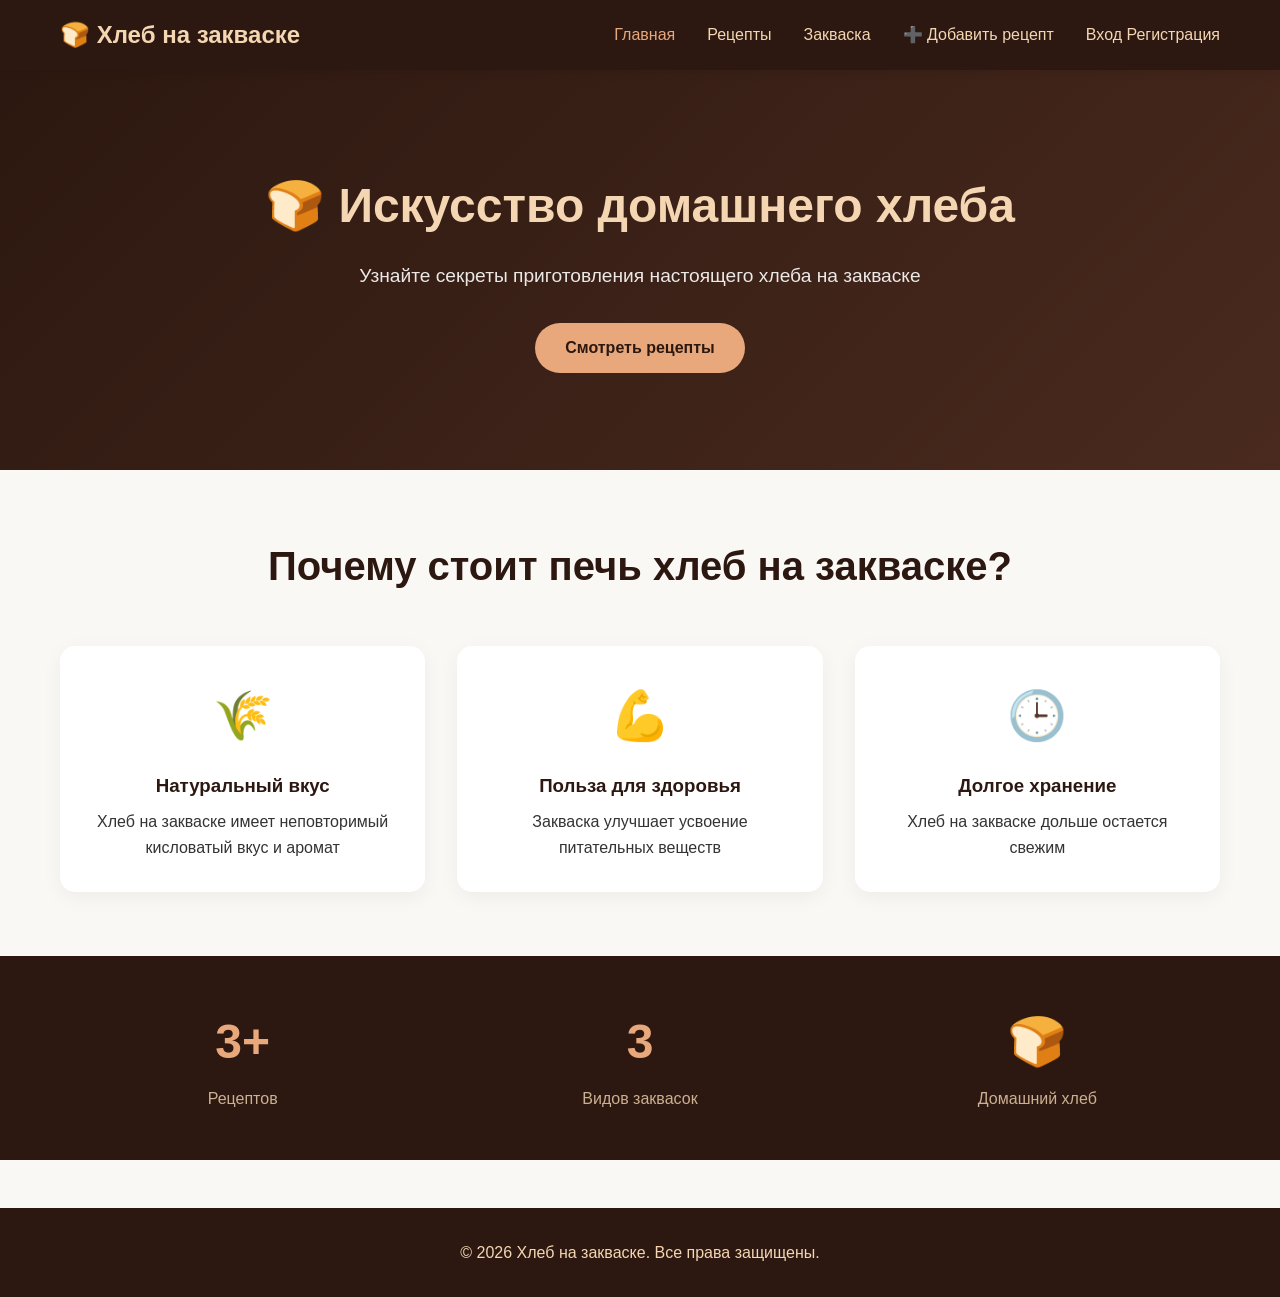
==== frontend/index.html @ c65954c7 "feat:Проект" ====
<!DOCTYPE html>
<html lang="ru">
<head>
    <meta charset="UTF-8">
    <meta name="viewport" content="width=device-width, initial-scale=1.0">
    <title>Хлеб на закваске - Главная</title>
    <link rel="stylesheet" href="css/style.css">
</head>
<body>
    <nav class="navbar">
        <div class="container">
            <a href="/" class="logo">🍞 Хлеб на закваске</a>
            <ul class="nav-links">
                <li><a href="/" class="active">Главная</a></li>
                <li><a href="/recipes.html">Рецепты</a></li>
                <li><a href="/starter.html">Закваска</a></li>
                <li><a href="/add-recipe.html">➕ Добавить рецепт</a></li>
                <li class="auth-links">
                    <a href="/login.html" id="loginLink">Вход</a>
                    <a href="/register.html" id="registerLink">Регистрация</a>
                </li>
            </ul>
        </div>
    </nav>

    <section class="hero">
        <div class="container">
            <h1>🍞 Искусство домашнего хлеба</h1>
            <p>Узнайте секреты приготовления настоящего хлеба на закваске</p>
            <a href="/recipes.html" class="btn btn-primary">Смотреть рецепты</a>
        </div>
    </section>

    <section class="features">
        <div class="container">
            <h2>Почему стоит печь хлеб на закваске?</h2>
            <div class="features-grid">
                <div class="feature-card">
                    <div class="feature-icon">🌾</div>
                    <h3>Натуральный вкус</h3>
                    <p>Хлеб на закваске имеет неповторимый кисловатый вкус и аромат</p>
                </div>
                <div class="feature-card">
                    <div class="feature-icon">💪</div>
                    <h3>Польза для здоровья</h3>
                    <p>Закваска улучшает усвоение питательных веществ</p>
                </div>
                <div class="feature-card">
                    <div class="feature-icon">🕒</div>
                    <h3>Долгое хранение</h3>
                    <p>Хлеб на закваске дольше остается свежим</p>
                </div>
            </div>
        </div>
    </section>

    <!-- Статистика -->
    <section class="stats">
        <div class="container">
            <div class="stats-grid">
                <div class="stat-item">
                    <span class="stat-number" id="recipeCount">0</span>
                    <span class="stat-label">Рецептов</span>
                </div>
                <div class="stat-item">
                    <span class="stat-number" id="starterCount">0</span>
                    <span class="stat-label">Видов заквасок</span>
                </div>
                <div class="stat-item">
                    <span class="stat-number">🍞</span>
                    <span class="stat-label">Домашний хлеб</span>
                </div>
            </div>
        </div>
    </section>

    <footer>
        <div class="container">
            <p>&copy; 2026 Хлеб на закваске. Все права защищены.</p>
        </div>
    </footer>

    <script src="js/main.js"></script>
</body>
</html>
---- frontend/css/style.css ----
* {
    margin: 0;
    padding: 0;
    box-sizing: border-box;
}

body {
    font-family: 'Segoe UI', Tahoma, Geneva, Verdana, sans-serif;
    line-height: 1.6;
    color: #333;
    background: #faf8f5;
}

.container {
    max-width: 1200px;
    margin: 0 auto;
    padding: 0 20px;
}

/* Navbar */
.navbar {
    background: #2c1810;
    color: #fff;
    padding: 1rem 0;
    position: sticky;
    top: 0;
    z-index: 1000;
    box-shadow: 0 2px 10px rgba(0,0,0,0.1);
}

.navbar .container {
    display: flex;
    justify-content: space-between;
    align-items: center;
}

.logo {
    font-size: 1.5rem;
    font-weight: bold;
    color: #f5d6b3;
    text-decoration: none;
}

.nav-links {
    display: flex;
    list-style: none;
    gap: 2rem;
}

.nav-links a {
    color: #f5d6b3;
    text-decoration: none;
    transition: color 0.3s;
    font-weight: 500;
}

.nav-links a:hover,
.nav-links a.active {
    color: #e8a87c;
}

/* Hero Section */
.hero {
    background: linear-gradient(135deg, #2c1810 0%, #4a2a1e 100%);
    color: white;
    padding: 4rem 0;
    text-align: center;
    min-height: 400px;
    display: flex;
    align-items: center;
}

.hero h1 {
    font-size: 3rem;
    margin-bottom: 1rem;
    color: #f5d6b3;
}

.hero p {
    font-size: 1.2rem;
    margin-bottom: 2rem;
    opacity: 0.9;
}

/* Buttons */
.btn {
    display: inline-block;
    padding: 12px 30px;
    border-radius: 30px;
    text-decoration: none;
    font-weight: 600;
    transition: all 0.3s;
    border: none;
    cursor: pointer;
}

.btn-primary {
    background: #e8a87c;
    color: #2c1810;
}

.btn-primary:hover {
    background: #f5d6b3;
    transform: translateY(-2px);
    box-shadow: 0 5px 15px rgba(232, 168, 124, 0.4);
}

/* Features */
.features {
    padding: 4rem 0;
}

.features h2 {
    text-align: center;
    font-size: 2.5rem;
    margin-bottom: 3rem;
    color: #2c1810;
}

.features-grid {
    display: grid;
    grid-template-columns: repeat(auto-fit, minmax(300px, 1fr));
    gap: 2rem;
}

.feature-card {
    background: white;
    padding: 2rem;
    border-radius: 15px;
    text-align: center;
    box-shadow: 0 5px 20px rgba(0,0,0,0.05);
    transition: transform 0.3s;
}

.feature-card:hover {
    transform: translateY(-5px);
}

.feature-icon {
    font-size: 3rem;
    margin-bottom: 1rem;
}

.feature-card h3 {
    margin-bottom: 0.5rem;
    color: #2c1810;
}

/* Page Header */
.page-header {
    background: linear-gradient(135deg, #4a2a1e 0%, #6b3a2a 100%);
    color: white;
    padding: 3rem 0;
    text-align: center;
}

.page-header h1 {
    font-size: 2.5rem;
    margin-bottom: 0.5rem;
}

/* Recipes */
.recipes-section {
    padding: 3rem 0;
}

.recipe-filters {
    display: flex;
    gap: 1rem;
    justify-content: center;
    margin-bottom: 2rem;
    flex-wrap: wrap;
}

.filter-btn {
    padding: 8px 20px;
    border: 2px solid #2c1810;
    background: transparent;
    border-radius: 25px;
    cursor: pointer;
    transition: all 0.3s;
    font-weight: 500;
}

.filter-btn:hover,
.filter-btn.active {
    background: #2c1810;
    color: white;
}

.recipes-grid {
    display: grid;
    grid-template-columns: repeat(auto-fill, minmax(350px, 1fr));
    gap: 2rem;
}

.recipe-card {
    background: white;
    border-radius: 15px;
    overflow: hidden;
    box-shadow: 0 5px 20px rgba(0,0,0,0.05);
    transition: transform 0.3s;
}

.recipe-card:hover {
    transform: translateY(-5px);
    box-shadow: 0 8px 30px rgba(0,0,0,0.1);
}

.recipe-image {
    width: 100%;
    height: 200px;
    background: #e8d5c4;
    display: flex;
    align-items: center;
    justify-content: center;
    font-size: 3rem;
}

.recipe-content {
    padding: 1.5rem;
}

.recipe-content h3 {
    margin-bottom: 0.5rem;
    color: #2c1810;
}

.recipe-meta {
    display: flex;
    gap: 1rem;
    margin: 0.5rem 0;
    font-size: 0.9rem;
    color: #666;
}

.difficulty {
    display: inline-block;
    padding: 2px 12px;
    border-radius: 12px;
    font-size: 0.8rem;
    font-weight: 600;
}

.difficulty.easy { background: #d4edda; color: #155724; }
.difficulty.medium { background: #fff3cd; color: #856404; }
.difficulty.hard { background: #f8d7da; color: #721c24; }

/* Starters */
.starter-section {
    padding: 3rem 0;
}

.starter-info h2 {
    color: #2c1810;
    margin-top: 2rem;
    margin-bottom: 1rem;
}

.starters-grid {
    display: grid;
    grid-template-columns: repeat(auto-fill, minmax(300px, 1fr));
    gap: 2rem;
    margin-top: 2rem;
}

.starter-card {
    background: white;
    padding: 1.5rem;
    border-radius: 15px;
    box-shadow: 0 5px 20px rgba(0,0,0,0.05);
    border-left: 4px solid #e8a87c;
}

.starter-card h3 {
    color: #2c1810;
    margin-bottom: 0.5rem;
}

/* Footer */
footer {
    background: #2c1810;
    color: #f5d6b3;
    text-align: center;
    padding: 2rem 0;
    margin-top: 3rem;
}

/* Loading */
.loading {
    text-align: center;
    padding: 2rem;
    font-size: 1.2rem;
    color: #666;
}

/* Responsive */
@media (max-width: 768px) {
    .navbar .container {
        flex-direction: column;
        gap: 1rem;
    }
    
    .nav-links {
        gap: 1rem;
    }
    
    .hero h1 {
        font-size: 2rem;
    }
    
    .recipes-grid,
    .starters-grid {
        grid-template-columns: 1fr;
    }
    
    .features-grid {
        grid-template-columns: 1fr;
    }
}

/* Stats */
.stats {
    background: #2c1810;
    color: #f5d6b3;
    padding: 3rem 0;
}

.stats-grid {
    display: grid;
    grid-template-columns: repeat(auto-fit, minmax(200px, 1fr));
    gap: 2rem;
    text-align: center;
}

.stat-item {
    display: flex;
    flex-direction: column;
}

.stat-number {
    font-size: 3rem;
    font-weight: bold;
    color: #e8a87c;
}

.stat-label {
    font-size: 1rem;
    opacity: 0.8;
    margin-top: 0.3rem;
}

.search-bar {
    max-width: 600px;
    margin: 0 auto 2rem;
}

.search-bar input {
    width: 100%;
    padding: 14px 20px;
    border: 2px solid #e0d5cc;
    border-radius: 30px;
    font-size: 1rem;
    transition: all 0.3s;
    background: white;
}

.search-bar input:focus {
    outline: none;
    border-color: #e8a87c;
    box-shadow: 0 0 0 3px rgba(232, 168, 124, 0.1);
}

/* No recipes message */
.no-recipes {
    text-align: center;
    padding: 4rem 2rem;
    background: white;
    border-radius: 20px;
    box-shadow: 0 5px 20px rgba(0,0,0,0.05);
    grid-column: 1 / -1;
}

/* Recipe Cards */
.recipe-card {
    background: white;
    border-radius: 15px;
    overflow: hidden;
    box-shadow: 0 5px 20px rgba(0,0,0,0.05);
    transition: all 0.3s ease;
    position: relative;
}

.recipe-card:hover {
    transform: translateY(-8px);
    box-shadow: 0 15px 40px rgba(0,0,0,0.1);
}

.recipe-image {
    width: 100%;
    height: 200px;
    background-size: cover;
    background-position: center;
    display: flex;
    align-items: center;
    justify-content: center;
    font-size: 4rem;
    transition: transform 0.3s;
    background-color: #f5d6b3; /* цвет, если фото не загрузится */
}

.recipe-image img {
    width: 100%;
    height: 100%;
    object-fit: cover;
}

.recipe-card:hover .recipe-image {
    transform: scale(1.02);
}

.recipe-content {
    padding: 1.5rem;
}

.recipe-content h3 {
    color: #2c1810;
    margin-bottom: 0.5rem;
    font-size: 1.2rem;
}

.recipe-content p {
    color: #666;
    line-height: 1.6;
    margin-bottom: 0.8rem;
}

.recipe-meta {
    display: flex;
    gap: 1rem;
    flex-wrap: wrap;
    align-items: center;
    font-size: 0.9rem;
    color: #888;
}

.recipe-meta span {
    display: flex;
    align-items: center;
    gap: 0.3rem;
}

.difficulty {
    display: inline-block;
    padding: 2px 12px;
    border-radius: 12px;
    font-size: 0.8rem;
    font-weight: 600;
}

.difficulty.easy { 
    background: #d4edda; 
    color: #155724; 
}

.difficulty.medium { 
    background: #fff3cd; 
    color: #856404; 
}

.difficulty.hard { 
    background: #f8d7da; 
    color: #721c24; 
}
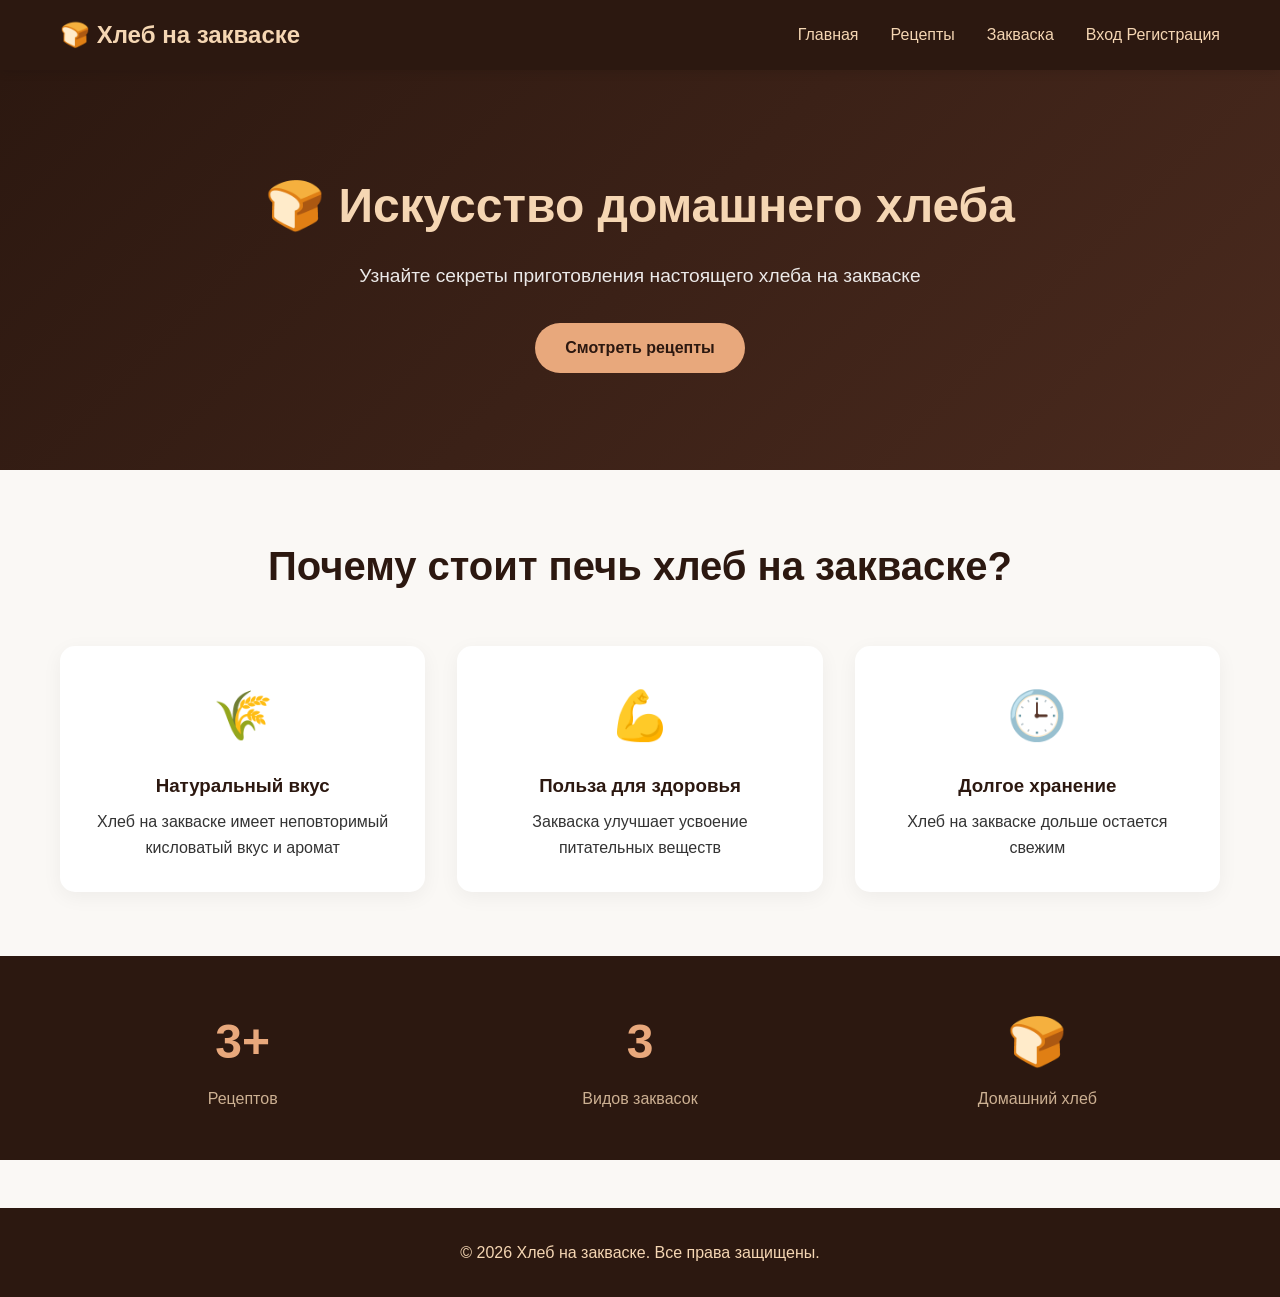
==== commit 8f5d08e4: "feat:Проект" ====
--- a/frontend/index.html
+++ b/frontend/index.html
@@ -4,21 +4,18 @@
     <meta charset="UTF-8">
     <meta name="viewport" content="width=device-width, initial-scale=1.0">
     <title>Хлеб на закваске - Главная</title>
-    <link rel="stylesheet" href="css/style.css">
+    <link rel="stylesheet" href="css/style.css?v=5">
 </head>
 <body>
     <nav class="navbar">
         <div class="container">
             <a href="/" class="logo">🍞 Хлеб на закваске</a>
             <ul class="nav-links">
-                <li><a href="/" class="active">Главная</a></li>
+                <li><a href="/">Главная</a></li>
                 <li><a href="/recipes.html">Рецепты</a></li>
                 <li><a href="/starter.html">Закваска</a></li>
-                <li><a href="/add-recipe.html">➕ Добавить рецепт</a></li>
-                <li class="auth-links">
-                    <a href="/login.html" id="loginLink">Вход</a>
-                    <a href="/register.html" id="registerLink">Регистрация</a>
-                </li>
+                <li class="requires-auth"><a href="/add-recipe.html">➕ Добавить рецепт</a></li>
+                <li class="auth-links"></li>
             </ul>
         </div>
     </nav>
@@ -54,7 +51,6 @@
         </div>
     </section>
 
-    <!-- Статистика -->
     <section class="stats">
         <div class="container">
             <div class="stats-grid">
@@ -80,6 +76,9 @@
         </div>
     </footer>
 
+    <script src="js/config.js"></script>
+    <script src="js/utils.js"></script>
+    <script src="js/auth-check.js"></script>
     <script src="js/main.js"></script>
 </body>
 </html>
--- a/frontend/css/style.css
+++ b/frontend/css/style.css
@@ -471,4 +471,185 @@
 .difficulty.hard { 
     background: #f8d7da; 
     color: #721c24; 
-}+}
+
+
+/* Общие стили для полей ввода */
+.form-group {
+    margin-bottom: 1.2rem;
+}
+
+.form-group label {
+    display: block;
+    font-weight: 600;
+    color: #2c1810;
+    margin-bottom: 0.4rem;
+    font-size: 0.95rem;
+}
+
+.form-group input[type="text"],
+.form-group input[type="email"],
+.form-group input[type="password"],
+.form-group input[type="number"],
+.form-group input[type="url"],
+.form-group input[type="search"],
+.form-group textarea,
+.form-group select {
+    width: 100%;
+    padding: 10px 14px;
+    border: 2px solid #e0d5cc;
+    border-radius: 10px;
+    background: #ffffff;
+    font-size: 1rem;
+    font-family: inherit;
+    color: #2c1810;
+    transition: border-color 0.2s, box-shadow 0.2s;
+    box-sizing: border-box;
+}
+
+/* Фокус */
+.form-group input:focus,
+.form-group textarea:focus,
+.form-group select:focus {
+    outline: none;
+    border-color: #e8a87c;
+    box-shadow: 0 0 0 3px rgba(232, 168, 124, 0.15);
+}
+
+/* Placeholder */
+.form-group input::placeholder,
+.form-group textarea::placeholder {
+    color: #b5a89c;
+}
+
+/* Textarea */
+.form-group textarea {
+    min-height: 90px;
+    resize: vertical;
+    line-height: 1.5;
+}
+
+/* Select */
+.form-group select {
+    cursor: pointer;
+    appearance: none;
+    background-image: url("data:image/svg+xml;utf8,<svg xmlns='http://www.w3.org/2000/svg' width='12' height='8' viewBox='0 0 12 8'><path fill='%232c1810' d='M6 8L0 0h12z'/></svg>");
+    background-repeat: no-repeat;
+    background-position: right 14px center;
+    padding-right: 36px;
+}
+
+/* Кнопки */
+.form-group + button,
+form button[type="submit"],
+button.btn-primary {
+    padding: 12px 28px;
+    border-radius: 30px;
+    font-size: 1rem;
+    font-weight: 600;
+    cursor: pointer;
+    border: none;
+    transition: background 0.2s, transform 0.1s;
+}
+
+/* Рейтинг-звёзды */
+.rating-stars {
+    display: flex;
+    gap: 6px;
+    font-size: 2rem;
+    cursor: pointer;
+    user-select: none;
+    margin: 0.3rem 0 0.6rem;
+}
+
+.rating-stars span {
+    opacity: 0.35;
+    transition: opacity 0.15s, transform 0.15s;
+    line-height: 1;
+}
+
+.rating-stars span:hover {
+    transform: scale(1.15);
+}
+
+.rating-stars span.active,
+.rating-stars span.active ~ span {
+    opacity: 1;
+}
+
+/* Блок калькулятора кормления */
+.calc-inputs .form-group {
+    margin-bottom: 1rem;
+}
+
+.calc-inputs label {
+    display: block;
+    font-weight: 600;
+    color: #2c1810;
+    margin-bottom: 0.4rem;
+}
+
+.calc-inputs input,
+.calc-inputs select {
+    width: 100%;
+    max-width: 320px;
+    padding: 10px 14px;
+    border: 2px solid #e0d5cc;
+    border-radius: 10px;
+    background: #fff;
+    font-size: 1rem;
+    font-family: inherit;
+    box-sizing: border-box;
+    transition: border-color 0.2s, box-shadow 0.2s;
+}
+
+.calc-inputs input:focus,
+.calc-inputs select:focus {
+    outline: none;
+    border-color: #e8a87c;
+    box-shadow: 0 0 0 3px rgba(232, 168, 124, 0.15);
+}
+
+.calc-inputs button {
+    margin-top: 0.6rem;
+    padding: 12px 28px;
+    border-radius: 30px;
+    background: #e8a87c;
+    color: #2c1810;
+    border: none;
+    font-size: 1rem;
+    font-weight: 600;
+    cursor: pointer;
+    transition: background 0.2s, transform 0.1s;
+}
+
+.calc-inputs button:hover {
+    background: #f5d6b3;
+    transform: translateY(-1px);
+}
+
+/* Блок формы комментария */
+.comment-form {
+    background: #faf8f5;
+    padding: 1.5rem;
+    border-radius: 12px;
+    margin-bottom: 1.5rem;
+}
+
+.comment-form h3 {
+    color: #2c1810;
+    margin-bottom: 1rem;
+}
+
+.rating-stars span.active {
+    color: #f5a623;
+    text-shadow: 0 0 8px rgba(245, 166, 35, 0.4);
+}
+
+.rating-stars span:hover,
+.rating-stars span:hover ~ span {
+    color: #f5a623;
+    opacity: 0.8;
+}
+
+
